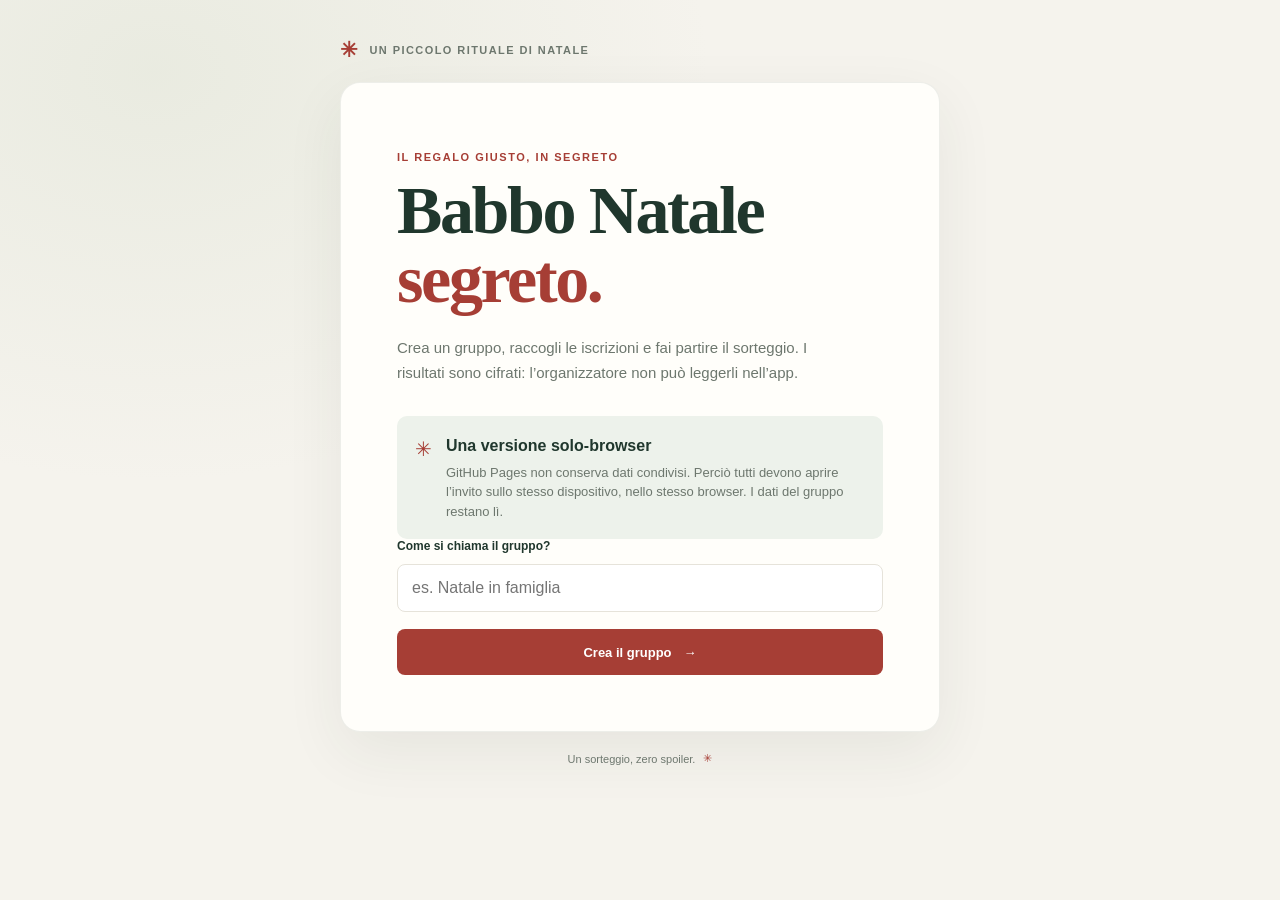
==== index.html @ dfc106b8 "Adapt Secret Santa app for GitHub Pages Co-authored-by: Copilot <223556219+Copilot@users.noreply.git" ====
<!doctype html>
<html lang="it">
<head>
  <meta charset="utf-8">
  <meta name="viewport" content="width=device-width, initial-scale=1">
  <meta name="theme-color" content="#f5f3ed">
  <meta name="description" content="Organizza il tuo Babbo Natale segreto. Ogni partecipante scopre soltanto il proprio abbinamento.">
  <title>Babbo Natale segreto</title>
  <link rel="stylesheet" href="./static/style.css">
</head>
<body>
  <main class="shell">
    <header class="brand"><span class="brand-mark" aria-hidden="true">✳</span> UN PICCOLO RITUALE DI NATALE</header>
    <div id="app" aria-live="polite"></div>
    <footer>Un sorteggio, zero spoiler. <span aria-hidden="true">✳</span></footer>
  </main>
  <script type="module" src="./static/app.js"></script>
</body>
</html>
---- static/style.css ----
:root {
  color-scheme: light;
  --paper: #f5f3ed;
  --card: #fffefa;
  --ink: #20372d;
  --muted: #6d776e;
  --red: #a63e35;
  --red-dark: #84322c;
  --line: #e6e3da;
  --green-pale: #edf2eb;
}

* { box-sizing: border-box; }

body {
  min-width: 320px;
  min-height: 100vh;
  margin: 0;
  background:
    radial-gradient(ellipse at 12% 8%, rgba(196, 209, 184, .24), transparent 35%),
    var(--paper);
  color: var(--ink);
  font-family: "DM Sans", sans-serif;
}

.shell { width: min(100% - 32px, 600px); margin: 0 auto; padding: 38px 0 24px; }
.brand { display: flex; align-items: center; gap: 10px; margin-bottom: 20px; color: var(--muted); font-size: 11px; font-weight: 700; letter-spacing: .13em; }
.brand-mark { color: var(--red); font-size: 21px; }
.card { padding: clamp(26px, 7vw, 56px); border: 1px solid rgba(32, 55, 45, .08); border-radius: 20px; background: var(--card); box-shadow: 0 20px 60px rgba(48, 57, 43, .07); }
.hero { padding-top: clamp(38px, 9vw, 68px); }
.eyebrow { margin: 0 0 13px; color: var(--red); font-size: 11px; font-weight: 700; letter-spacing: .14em; text-transform: uppercase; }
h1, h2 { margin: 0; font-family: "Playfair Display", Georgia, serif; font-weight: 600; letter-spacing: -.035em; }
h1 { font-size: clamp(43px, 10vw, 68px); line-height: 1.02; }
h1 span { color: var(--red); }
h2 { font-size: clamp(28px, 7vw, 42px); }
.intro { max-width: 440px; margin: 20px 0 30px; color: var(--muted); font-size: 15px; line-height: 1.7; }
form { display: grid; gap: 11px; }
label { color: var(--ink); font-size: 12px; font-weight: 700; }
input { width: 100%; min-width: 0; height: 48px; padding: 0 14px; border: 1px solid var(--line); border-radius: 8px; background: #fff; color: var(--ink); font: inherit; outline: none; }
input:focus { border-color: #9bab8d; box-shadow: 0 0 0 3px rgba(155, 171, 141, .18); }
.button { display: inline-flex; min-height: 46px; align-items: center; justify-content: center; gap: 12px; padding: 0 18px; border: 0; border-radius: 8px; cursor: pointer; font: inherit; font-size: 13px; font-weight: 700; text-decoration: none; transition: background .15s, transform .15s; }
.button:hover:not(:disabled) { transform: translateY(-1px); }
.button-primary { margin-top: 6px; background: var(--red); color: white; }
.button-primary:hover:not(:disabled) { background: var(--red-dark); }
.button-light { border: 1px solid var(--line); background: white; color: var(--ink); }
.button:disabled { cursor: not-allowed; opacity: .48; }
.created { margin-top: 28px; padding-top: 25px; border-top: 1px solid var(--line); }
.success-title { margin: 0 0 20px; font-weight: 700; }
.copy-row { display: flex; gap: 8px; margin: 7px 0 18px; }
.copy-row .button { flex: 0 0 auto; }
.hint { margin: 10px 0 18px; color: var(--muted); font-size: 12px; line-height: 1.6; }
.message { margin: 14px 0 0; color: var(--ink); font-size: 13px; line-height: 1.5; }
.error { color: #a3332d; }
.notice { display: flex; gap: 14px; margin-top: 24px; padding: 18px; border-radius: 10px; background: var(--green-pale); line-height: 1.5; }
.notice-icon { color: var(--red); font-size: 20px; }
.notice p { margin: 5px 0 0; color: var(--muted); font-size: 13px; }
.assignment { margin-top: 27px; padding: 26px 20px; border-radius: 12px; background: var(--green-pale); text-align: center; }
.assignment h2 { font-size: clamp(25px, 7vw, 38px); }
.recipient { margin: 15px 0; color: var(--red); font-family: "Playfair Display", Georgia, serif; font-size: clamp(32px, 9vw, 48px); font-weight: 600; overflow-wrap: anywhere; }
.status-card { display: flex; min-height: 74px; align-items: center; justify-content: space-between; gap: 8px; margin: 25px 0; padding: 16px; border: 1px solid var(--line); border-radius: 10px; }
.status-card > span:first-child { color: var(--muted); font-size: 13px; }
.status-card strong { font-family: "Playfair Display", Georgia, serif; font-size: 26px; }
.status-pill { padding: 6px 9px; border-radius: 30px; background: var(--green-pale); color: var(--ink); font-size: 10px; font-weight: 700; }
.actions { display: grid; gap: 9px; }
.share-box { margin-top: 28px; padding-top: 23px; border-top: 1px solid var(--line); }
.share-box .hint { margin-bottom: 0; }
footer { display: flex; align-items: center; justify-content: center; gap: 8px; padding: 20px 0 0; color: var(--muted); font-size: 11px; }
footer span { color: var(--red); }
[hidden] { display: none !important; }

@media (max-width: 480px) {
  .shell { width: min(100% - 22px, 600px); padding-top: 23px; }
  .brand { font-size: 9px; }
  .card { border-radius: 15px; }
  .status-card { flex-wrap: wrap; }
  .status-pill { margin-left: auto; }
  .copy-row input { font-size: 12px; }
}
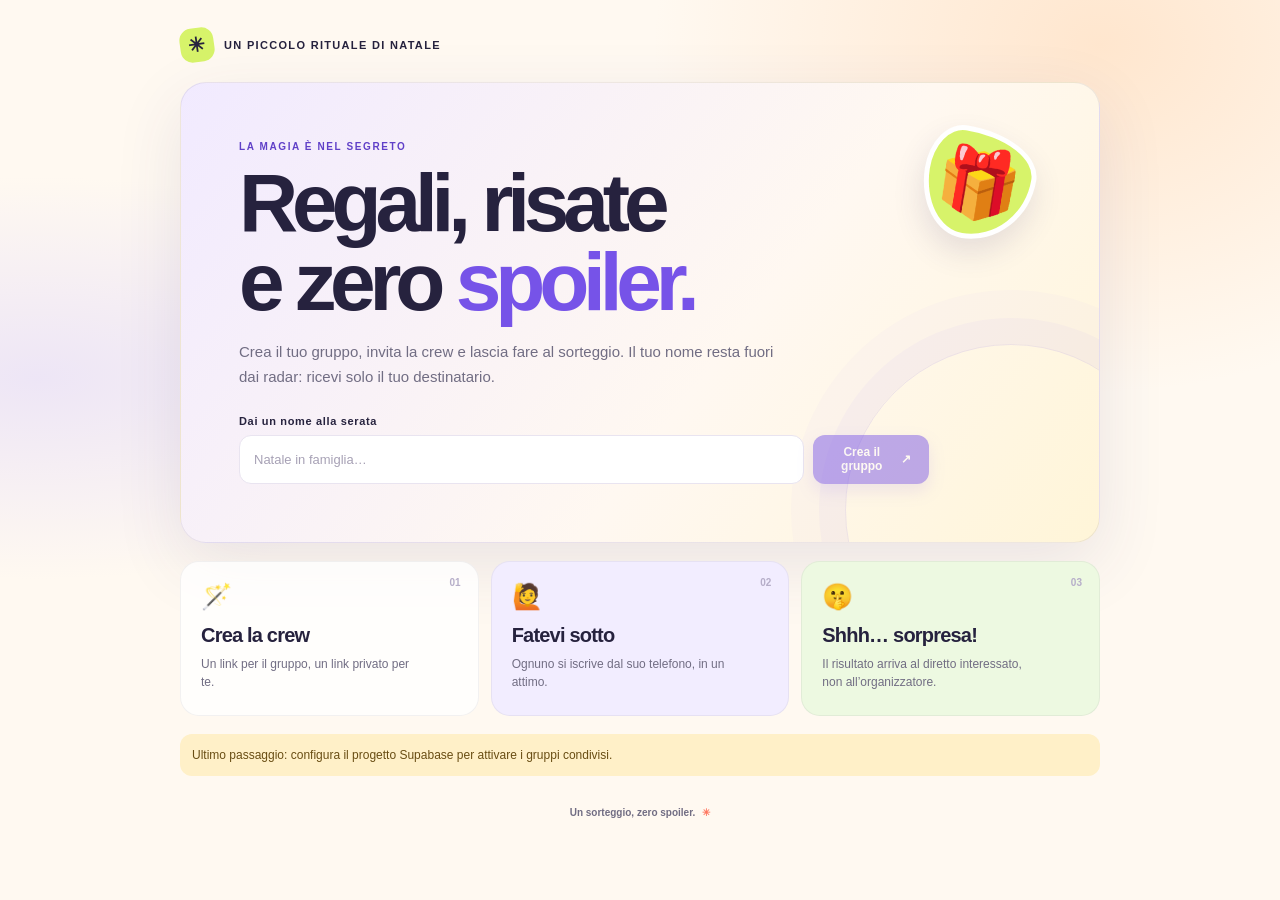
==== commit 40c48777: "Automate cross-device Secret Santa with Supabase Co-authored-by: Copilot <223556219+Copilot@users.no" ====
--- a/index.html
+++ b/index.html
@@ -3,10 +3,11 @@
 <head>
   <meta charset="utf-8">
   <meta name="viewport" content="width=device-width, initial-scale=1">
-  <meta name="theme-color" content="#f5f3ed">
+  <meta name="theme-color" content="#fff9f1">
   <meta name="description" content="Organizza il tuo Babbo Natale segreto. Ogni partecipante scopre soltanto il proprio abbinamento.">
   <title>Babbo Natale segreto</title>
   <link rel="stylesheet" href="./static/style.css">
+  <script src="./static/config.js"></script>
 </head>
 <body>
   <main class="shell">
--- a/static/style.css
+++ b/static/style.css
@@ -1,13 +1,15 @@
 :root {
   color-scheme: light;
-  --paper: #f5f3ed;
+  --paper: #fff9f1;
+  --ink: #26223e;
+  --muted: #716d83;
+  --purple: #7653e8;
+  --purple-dark: #6040c8;
+  --coral: #ff765f;
+  --lime: #d7f36a;
+  --line: #e9e4f0;
   --card: #fffefa;
-  --ink: #20372d;
-  --muted: #6d776e;
-  --red: #a63e35;
-  --red-dark: #84322c;
-  --line: #e6e3da;
-  --green-pale: #edf2eb;
+  --mint: #e5f8ee;
 }
 
 * { box-sizing: border-box; }
@@ -16,63 +18,119 @@
   min-width: 320px;
   min-height: 100vh;
   margin: 0;
+  color: var(--ink);
+  font-family: "Trebuchet MS", "Segoe UI", sans-serif;
   background:
-    radial-gradient(ellipse at 12% 8%, rgba(196, 209, 184, .24), transparent 35%),
+    radial-gradient(ellipse at 86% 5%, rgba(255, 195, 141, .35), transparent 28rem),
+    radial-gradient(ellipse at 3% 42%, rgba(206, 195, 255, .36), transparent 30rem),
     var(--paper);
-  color: var(--ink);
-  font-family: "DM Sans", sans-serif;
 }
 
-.shell { width: min(100% - 32px, 600px); margin: 0 auto; padding: 38px 0 24px; }
-.brand { display: flex; align-items: center; gap: 10px; margin-bottom: 20px; color: var(--muted); font-size: 11px; font-weight: 700; letter-spacing: .13em; }
-.brand-mark { color: var(--red); font-size: 21px; }
-.card { padding: clamp(26px, 7vw, 56px); border: 1px solid rgba(32, 55, 45, .08); border-radius: 20px; background: var(--card); box-shadow: 0 20px 60px rgba(48, 57, 43, .07); }
-.hero { padding-top: clamp(38px, 9vw, 68px); }
-.eyebrow { margin: 0 0 13px; color: var(--red); font-size: 11px; font-weight: 700; letter-spacing: .14em; text-transform: uppercase; }
-h1, h2 { margin: 0; font-family: "Playfair Display", Georgia, serif; font-weight: 600; letter-spacing: -.035em; }
-h1 { font-size: clamp(43px, 10vw, 68px); line-height: 1.02; }
-h1 span { color: var(--red); }
-h2 { font-size: clamp(28px, 7vw, 42px); }
-.intro { max-width: 440px; margin: 20px 0 30px; color: var(--muted); font-size: 15px; line-height: 1.7; }
-form { display: grid; gap: 11px; }
-label { color: var(--ink); font-size: 12px; font-weight: 700; }
-input { width: 100%; min-width: 0; height: 48px; padding: 0 14px; border: 1px solid var(--line); border-radius: 8px; background: #fff; color: var(--ink); font: inherit; outline: none; }
-input:focus { border-color: #9bab8d; box-shadow: 0 0 0 3px rgba(155, 171, 141, .18); }
-.button { display: inline-flex; min-height: 46px; align-items: center; justify-content: center; gap: 12px; padding: 0 18px; border: 0; border-radius: 8px; cursor: pointer; font: inherit; font-size: 13px; font-weight: 700; text-decoration: none; transition: background .15s, transform .15s; }
-.button:hover:not(:disabled) { transform: translateY(-1px); }
-.button-primary { margin-top: 6px; background: var(--red); color: white; }
-.button-primary:hover:not(:disabled) { background: var(--red-dark); }
-.button-light { border: 1px solid var(--line); background: white; color: var(--ink); }
+button, input { font: inherit; }
+a { color: inherit; }
+.shell { width: min(100% - 34px, 920px); margin: 0 auto; padding: 28px 0 30px; }
+.brand { display: flex; align-items: center; gap: 10px; margin-bottom: 20px; color: var(--ink); font-size: 11px; font-weight: 900; letter-spacing: .12em; }
+.brand-mark { display: grid; width: 34px; height: 34px; place-items: center; border-radius: 12px; background: var(--lime); color: var(--ink); font-size: 20px; transform: rotate(-8deg); }
+#app { display: grid; gap: 18px; }
+.hero-card, .result-card { position: relative; overflow: hidden; padding: clamp(26px, 6vw, 58px); border: 1px solid rgba(38, 34, 62, .08); border-radius: 26px; background: var(--card); box-shadow: 0 22px 68px rgba(67, 51, 117, .11); }
+.hero-card { min-height: 390px; padding-right: min(9vw, 105px); background: linear-gradient(128deg, #f1eaff 0%, #fff8f1 59%, #fff5d8 100%); }
+.hero-card::after { position: absolute; right: -78px; bottom: -134px; width: 330px; height: 330px; border: 1px solid rgba(118, 83, 232, .13); border-radius: 50%; content: ""; box-shadow: 0 0 0 26px rgba(118, 83, 232, .035), 0 0 0 54px rgba(118, 83, 232, .025); pointer-events: none; }
+.hero-sticker { position: absolute; top: 45px; right: 7%; display: grid; width: clamp(70px, 12vw, 112px); aspect-ratio: 1; place-items: center; border: 5px solid white; border-radius: 31% 69% 58% 42% / 43% 39% 61% 57%; background: var(--lime); box-shadow: 0 14px 30px rgba(62, 54, 105, .13); font-size: clamp(38px, 7vw, 68px); transform: rotate(9deg); }
+.small-sticker { top: 25px; right: 7%; width: 65px; border-width: 3px; font-size: 34px; }
+.eyebrow { margin: 0 0 12px; color: var(--purple-dark); font-size: 10px; font-weight: 900; letter-spacing: .16em; }
+h1, h2, p { margin-top: 0; }
+h1 { max-width: 700px; margin-bottom: 0; font-size: clamp(42px, 9.5vw, 82px); font-weight: 900; letter-spacing: -.075em; line-height: .96; }
+h1 span { color: var(--purple); }
+h2 { margin-bottom: 8px; font-size: 20px; font-weight: 900; letter-spacing: -.04em; }
+.hero-copy { max-width: 540px; margin: 19px 0 25px; color: var(--muted); font-size: 15px; line-height: 1.65; }
+.create-form { position: relative; z-index: 1; max-width: 690px; }
+label { display: block; margin: 0 0 8px; color: var(--ink); font-size: 11px; font-weight: 900; letter-spacing: .06em; }
+.create-row { display: flex; gap: 9px; }
+input { width: 100%; min-width: 0; height: 49px; padding: 0 14px; border: 1px solid var(--line); border-radius: 12px; outline: none; background: white; color: var(--ink); font-size: 13px; transition: border-color .16s, box-shadow .16s; }
+input::placeholder { color: #a7a1b5; }
+input:focus { border-color: var(--purple); box-shadow: 0 0 0 4px rgba(118, 83, 232, .13); }
+.button { display: inline-flex; min-height: 46px; align-items: center; justify-content: center; gap: 8px; padding: 0 18px; border: 0; border-radius: 12px; cursor: pointer; font-size: 12px; font-weight: 900; text-decoration: none; transition: background .16s, box-shadow .16s, transform .16s; }
+.button:hover:not(:disabled) { transform: translateY(-2px); }
+.button-primary { background: var(--purple); color: white; box-shadow: 0 7px 16px rgba(118, 83, 232, .23); }
+.button-primary:hover:not(:disabled) { background: var(--purple-dark); box-shadow: 0 9px 22px rgba(118, 83, 232, .3); }
+.button-secondary { border: 1px solid #e5dff2; background: white; color: var(--ink); }
+.button-secondary:hover:not(:disabled) { background: #f7f3ff; }
+.button-wide { width: 100%; margin-top: 8px; }
 .button:disabled { cursor: not-allowed; opacity: .48; }
-.created { margin-top: 28px; padding-top: 25px; border-top: 1px solid var(--line); }
-.success-title { margin: 0 0 20px; font-weight: 700; }
-.copy-row { display: flex; gap: 8px; margin: 7px 0 18px; }
+.how-grid { display: grid; grid-template-columns: repeat(3, 1fr); gap: 12px; }
+.how-card { position: relative; min-height: 155px; padding: 20px; overflow: hidden; border: 1px solid rgba(38, 34, 62, .06); border-radius: 19px; background: rgba(255, 255, 255, .8); }
+.how-card:nth-child(2) { background: #f2edff; }
+.how-card:nth-child(3) { background: #edf9e1; }
+.step-number { position: absolute; top: 15px; right: 17px; color: #b6aec9; font-size: 10px; font-weight: 900; }
+.step-icon { display: block; margin-bottom: 13px; font-size: 25px; }
+.how-card p { max-width: 220px; margin: 0; color: var(--muted); font-size: 12px; line-height: 1.5; }
+.result-card { max-width: 700px; margin: 0 auto; }
+.created-card { width: 100%; }
+.created-card h1 { max-width: 520px; font-size: clamp(37px, 8vw, 65px); overflow-wrap: anywhere; }
+.success-burst { position: absolute; top: 32px; right: 8%; font-size: 46px; transform: rotate(14deg); }
+.created-card > label { margin-top: 19px; }
+.copy-row { display: flex; gap: 8px; margin: 7px 0 17px; }
 .copy-row .button { flex: 0 0 auto; }
-.hint { margin: 10px 0 18px; color: var(--muted); font-size: 12px; line-height: 1.6; }
-.message { margin: 14px 0 0; color: var(--ink); font-size: 13px; line-height: 1.5; }
-.error { color: #a3332d; }
-.notice { display: flex; gap: 14px; margin-top: 24px; padding: 18px; border-radius: 10px; background: var(--green-pale); line-height: 1.5; }
-.notice-icon { color: var(--red); font-size: 20px; }
-.notice p { margin: 5px 0 0; color: var(--muted); font-size: 13px; }
-.assignment { margin-top: 27px; padding: 26px 20px; border-radius: 12px; background: var(--green-pale); text-align: center; }
-.assignment h2 { font-size: clamp(25px, 7vw, 38px); }
-.recipient { margin: 15px 0; color: var(--red); font-family: "Playfair Display", Georgia, serif; font-size: clamp(32px, 9vw, 48px); font-weight: 600; overflow-wrap: anywhere; }
-.status-card { display: flex; min-height: 74px; align-items: center; justify-content: space-between; gap: 8px; margin: 25px 0; padding: 16px; border: 1px solid var(--line); border-radius: 10px; }
-.status-card > span:first-child { color: var(--muted); font-size: 13px; }
-.status-card strong { font-family: "Playfair Display", Georgia, serif; font-size: 26px; }
-.status-pill { padding: 6px 9px; border-radius: 30px; background: var(--green-pale); color: var(--ink); font-size: 10px; font-weight: 700; }
+.created-card .copy-row input, .share-box .copy-row input { font-size: 11px; }
+.tiny-note { margin: 14px 0 0; color: var(--muted); font-size: 11px; line-height: 1.55; }
+.joined-panel { display: flex; gap: 15px; margin: 24px 0; padding: 20px; border: 1px solid #d5efdf; border-radius: 18px; background: var(--mint); }
+.joined-panel .step-icon { flex: 0 0 auto; }
+.joined-panel p { margin: 0 0 10px; color: var(--muted); font-size: 12px; line-height: 1.55; }
+.joined-panel .copy-row { margin-bottom: 10px; }
+.joined-panel .copy-row input { font-size: 11px; }
+.state-line { margin: 18px 0 0; color: var(--muted); font-size: 11px; text-align: center; }
+.stack-form { display: grid; gap: 10px; margin-top: 23px; }
+.stack-form label:not(:first-child) { margin-top: 5px; }
+.message { margin: 8px 0 0; color: var(--ink); font-size: 12px; line-height: 1.5; }
+.error { color: #bd354b; }
+.success-message { color: #267c52; }
+.eyebrow-row { display: flex; align-items: center; justify-content: space-between; gap: 10px; }
+.admin-badge { padding: 7px 10px; border-radius: 99px; background: #f0ebff; color: var(--purple-dark); font-size: 9px; font-weight: 900; white-space: nowrap; }
+.organizer-card h1 { font-size: clamp(39px, 8vw, 65px); overflow-wrap: anywhere; }
+.manager-stats { display: flex; align-items: center; justify-content: space-between; gap: 12px; margin: 26px 0 18px; padding: 17px 19px; border-radius: 17px; background: #f2edff; }
+.manager-stats > div { display: grid; gap: 2px; }
+.manager-stats > div span { color: var(--muted); font-size: 9px; font-weight: 900; letter-spacing: .1em; }
+.manager-stats strong { font-size: 31px; font-weight: 900; letter-spacing: -.06em; }
+.status-pill { padding: 8px 12px; border-radius: 99px; background: white; color: var(--ink); font-size: 10px; font-weight: 900; }
+.participant-list { display: grid; gap: 7px; margin-bottom: 18px; }
+.participant-item { display: flex; min-height: 43px; align-items: center; justify-content: space-between; gap: 10px; padding: 8px 12px; border: 1px solid var(--line); border-radius: 11px; font-size: 12px; font-weight: 800; }
+.participant-check { color: #348358; font-size: 9px; font-weight: 900; }
 .actions { display: grid; gap: 9px; }
-.share-box { margin-top: 28px; padding-top: 23px; border-top: 1px solid var(--line); }
-.share-box .hint { margin-bottom: 0; }
-footer { display: flex; align-items: center; justify-content: center; gap: 8px; padding: 20px 0 0; color: var(--muted); font-size: 11px; }
-footer span { color: var(--red); }
+.share-box { margin-top: 24px; padding-top: 21px; border-top: 1px solid var(--line); }
+.assignment { margin-top: 24px; padding: 28px 18px; border: 1px solid #d5efdf; border-radius: 19px; background: linear-gradient(135deg, #e4f9ef, #f4f8d8); text-align: center; }
+.assignment h2 { font-size: 26px; }
+.recipient { margin: 14px 0; color: var(--purple-dark); font-size: clamp(35px, 8vw, 58px); font-weight: 900; letter-spacing: -.055em; overflow-wrap: anywhere; }
+.setup-note { padding: 12px; border-radius: 12px; background: #fff0c8; color: #694d13; font-size: 12px; line-height: 1.5; }
+footer { display: flex; align-items: center; justify-content: center; gap: 7px; padding: 19px 0 0; color: var(--muted); font-size: 10px; font-weight: 700; }
+footer span { color: var(--coral); }
 [hidden] { display: none !important; }
 
-@media (max-width: 480px) {
-  .shell { width: min(100% - 22px, 600px); padding-top: 23px; }
-  .brand { font-size: 9px; }
-  .card { border-radius: 15px; }
-  .status-card { flex-wrap: wrap; }
-  .status-pill { margin-left: auto; }
-  .copy-row input { font-size: 12px; }
+@media (max-width: 640px) {
+  .shell { width: min(100% - 24px, 550px); padding-top: 17px; }
+  .hero-card, .result-card { border-radius: 21px; }
+  .hero-card { min-height: unset; padding: 28px 23px 26px; }
+  .hero-card::after { right: -175px; bottom: -184px; }
+  .hero-sticker { top: 23px; right: 19px; width: 64px; border-width: 3px; font-size: 37px; }
+  .hero-card h1 { max-width: 76%; font-size: clamp(41px, 11vw, 60px); }
+  .hero-copy { max-width: 94%; font-size: 13px; }
+  .create-row { display: grid; }
+  .create-row .button { min-height: 49px; }
+  .how-grid { grid-template-columns: 1fr; gap: 8px; }
+  .how-card { min-height: unset; padding: 14px 16px 14px 53px; }
+  .how-card .step-icon { position: absolute; top: 14px; left: 16px; }
+  .how-card h2 { margin-bottom: 4px; font-size: 15px; }
+  .how-card p { max-width: unset; font-size: 11px; }
+  .step-number { top: 12px; right: 13px; }
+  .result-card { padding: 29px 22px; }
+  .result-card h1 { font-size: clamp(38px, 10vw, 58px); }
+  .small-sticker { top: 19px; right: 17px; width: 50px; font-size: 27px; }
+  .manager-stats { margin: 22px 0 14px; padding: 14px; }
+  .copy-row { gap: 6px; }
+  .copy-row .button { padding: 0 11px; font-size: 10px; }
+  .copy-row input { padding: 0 9px; font-size: 10px !important; }
+  .joined-panel { padding: 15px 12px; }
 }
+
+@media (prefers-reduced-motion: reduce) {
+  *, *::before, *::after { scroll-behavior: auto !important; transition-duration: .01ms !important; }
+}
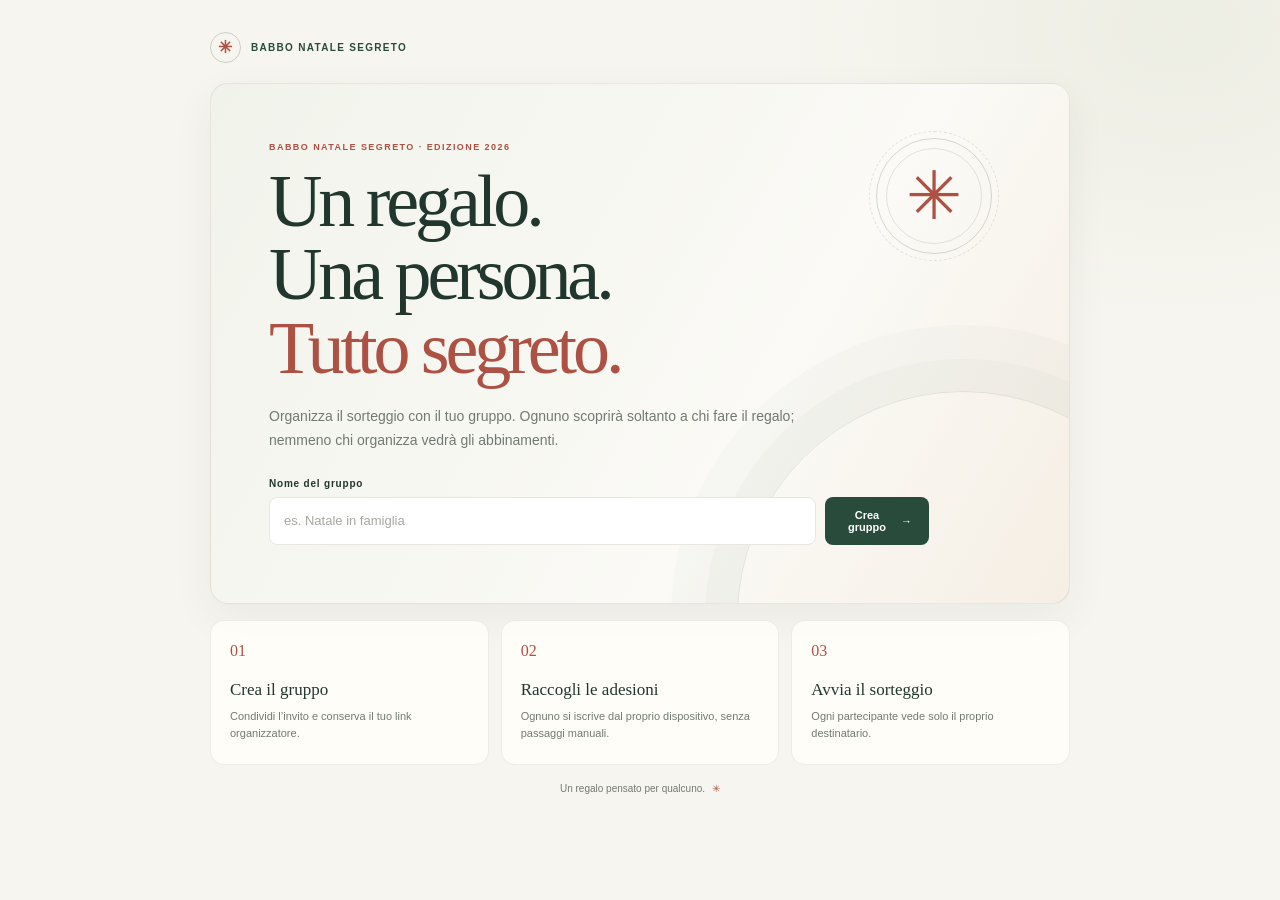
==== commit c358dd3e: "Raffina la grafica dell'app Co-authored-by: Copilot <223556219+Copilot@users.noreply.github.com>" ====
--- a/index.html
+++ b/index.html
@@ -3,7 +3,7 @@
 <head>
   <meta charset="utf-8">
   <meta name="viewport" content="width=device-width, initial-scale=1">
-  <meta name="theme-color" content="#fff9f1">
+  <meta name="theme-color" content="#f7f5ef">
   <meta name="description" content="Organizza il tuo Babbo Natale segreto. Ogni partecipante scopre soltanto il proprio abbinamento.">
   <title>Babbo Natale segreto</title>
   <link rel="stylesheet" href="./static/style.css">
@@ -11,9 +11,9 @@
 </head>
 <body>
   <main class="shell">
-    <header class="brand"><span class="brand-mark" aria-hidden="true">✳</span> UN PICCOLO RITUALE DI NATALE</header>
+    <header class="brand"><span class="brand-mark" aria-hidden="true">✳</span> BABBO NATALE SEGRETO</header>
     <div id="app" aria-live="polite"></div>
-    <footer>Un sorteggio, zero spoiler. <span aria-hidden="true">✳</span></footer>
+    <footer>Un regalo pensato per qualcuno. <span aria-hidden="true">✳</span></footer>
   </main>
   <script type="module" src="./static/app.js"></script>
 </body>
--- a/static/style.css
+++ b/static/style.css
@@ -1,15 +1,15 @@
 :root {
   color-scheme: light;
-  --paper: #fff9f1;
-  --ink: #26223e;
-  --muted: #716d83;
-  --purple: #7653e8;
-  --purple-dark: #6040c8;
-  --coral: #ff765f;
-  --lime: #d7f36a;
-  --line: #e9e4f0;
+  --paper: #f7f5ef;
   --card: #fffefa;
-  --mint: #e5f8ee;
+  --ink: #21372e;
+  --muted: #717a72;
+  --green: #284b3c;
+  --green-dark: #1d392d;
+  --red: #ad5144;
+  --red-pale: #f6e8e2;
+  --green-pale: #edf2eb;
+  --line: #e8e6de;
 }
 
 * { box-sizing: border-box; }
@@ -19,112 +19,111 @@
   min-height: 100vh;
   margin: 0;
   color: var(--ink);
-  font-family: "Trebuchet MS", "Segoe UI", sans-serif;
+  font-family: "Segoe UI", "Helvetica Neue", Arial, sans-serif;
   background:
-    radial-gradient(ellipse at 86% 5%, rgba(255, 195, 141, .35), transparent 28rem),
-    radial-gradient(ellipse at 3% 42%, rgba(206, 195, 255, .36), transparent 30rem),
+    radial-gradient(ellipse at 92% 3%, rgba(205, 215, 193, .25), transparent 25rem),
     var(--paper);
 }
 
 button, input { font: inherit; }
 a { color: inherit; }
-.shell { width: min(100% - 34px, 920px); margin: 0 auto; padding: 28px 0 30px; }
-.brand { display: flex; align-items: center; gap: 10px; margin-bottom: 20px; color: var(--ink); font-size: 11px; font-weight: 900; letter-spacing: .12em; }
-.brand-mark { display: grid; width: 34px; height: 34px; place-items: center; border-radius: 12px; background: var(--lime); color: var(--ink); font-size: 20px; transform: rotate(-8deg); }
-#app { display: grid; gap: 18px; }
-.hero-card, .result-card { position: relative; overflow: hidden; padding: clamp(26px, 6vw, 58px); border: 1px solid rgba(38, 34, 62, .08); border-radius: 26px; background: var(--card); box-shadow: 0 22px 68px rgba(67, 51, 117, .11); }
-.hero-card { min-height: 390px; padding-right: min(9vw, 105px); background: linear-gradient(128deg, #f1eaff 0%, #fff8f1 59%, #fff5d8 100%); }
-.hero-card::after { position: absolute; right: -78px; bottom: -134px; width: 330px; height: 330px; border: 1px solid rgba(118, 83, 232, .13); border-radius: 50%; content: ""; box-shadow: 0 0 0 26px rgba(118, 83, 232, .035), 0 0 0 54px rgba(118, 83, 232, .025); pointer-events: none; }
-.hero-sticker { position: absolute; top: 45px; right: 7%; display: grid; width: clamp(70px, 12vw, 112px); aspect-ratio: 1; place-items: center; border: 5px solid white; border-radius: 31% 69% 58% 42% / 43% 39% 61% 57%; background: var(--lime); box-shadow: 0 14px 30px rgba(62, 54, 105, .13); font-size: clamp(38px, 7vw, 68px); transform: rotate(9deg); }
-.small-sticker { top: 25px; right: 7%; width: 65px; border-width: 3px; font-size: 34px; }
-.eyebrow { margin: 0 0 12px; color: var(--purple-dark); font-size: 10px; font-weight: 900; letter-spacing: .16em; }
+.shell { width: min(100% - 36px, 860px); margin: 0 auto; padding: 32px 0 28px; }
+.brand { display: flex; align-items: center; gap: 10px; margin-bottom: 20px; color: var(--green); font-size: 10px; font-weight: 700; letter-spacing: .13em; }
+.brand-mark { display: grid; width: 31px; height: 31px; place-items: center; border: 1px solid rgba(40, 75, 60, .22); border-radius: 50%; color: var(--red); font-size: 17px; }
+#app { display: grid; gap: 16px; }
+.hero-card, .result-card { position: relative; overflow: hidden; padding: clamp(29px, 6vw, 58px); border: 1px solid rgba(33, 55, 46, .09); border-radius: 18px; background: var(--card); box-shadow: 0 14px 42px rgba(37, 54, 43, .06); }
+.hero-card { min-height: 405px; padding-right: min(11vw, 120px); background: linear-gradient(120deg, #f1f3eb 0%, #fbfaf6 64%, #f5eee4 100%); }
+.hero-card::after { position: absolute; right: -120px; bottom: -240px; width: 450px; height: 450px; border: 1px solid rgba(40, 75, 60, .12); border-radius: 50%; content: ""; box-shadow: 0 0 0 32px rgba(40, 75, 60, .025), 0 0 0 66px rgba(40, 75, 60, .02); pointer-events: none; }
+.hero-ornament { position: absolute; top: 54px; right: 9%; display: grid; width: clamp(82px, 12vw, 116px); aspect-ratio: 1; place-items: center; border: 1px solid rgba(40, 75, 60, .2); border-radius: 50%; color: var(--red); font-family: Georgia, serif; font-size: clamp(43px, 7vw, 67px); }
+.hero-ornament::before, .hero-ornament::after { position: absolute; border: 1px solid rgba(40, 75, 60, .13); border-radius: 50%; content: ""; }
+.hero-ornament::before { inset: 9px; }
+.hero-ornament::after { inset: -8px; border-style: dashed; }
+.eyebrow { margin: 0 0 13px; color: var(--red); font-size: 9px; font-weight: 700; letter-spacing: .16em; }
 h1, h2, p { margin-top: 0; }
-h1 { max-width: 700px; margin-bottom: 0; font-size: clamp(42px, 9.5vw, 82px); font-weight: 900; letter-spacing: -.075em; line-height: .96; }
-h1 span { color: var(--purple); }
-h2 { margin-bottom: 8px; font-size: 20px; font-weight: 900; letter-spacing: -.04em; }
-.hero-copy { max-width: 540px; margin: 19px 0 25px; color: var(--muted); font-size: 15px; line-height: 1.65; }
-.create-form { position: relative; z-index: 1; max-width: 690px; }
-label { display: block; margin: 0 0 8px; color: var(--ink); font-size: 11px; font-weight: 900; letter-spacing: .06em; }
+h1 { max-width: 690px; margin-bottom: 0; font-family: Georgia, "Times New Roman", serif; font-size: clamp(42px, 8.5vw, 74px); font-weight: 500; letter-spacing: -.055em; line-height: .99; }
+h1 span { color: var(--red); }
+h2 { margin-bottom: 8px; font-family: Georgia, "Times New Roman", serif; font-size: 20px; font-weight: 500; }
+.hero-copy { max-width: 540px; margin: 19px 0 25px; color: var(--muted); font-size: 14px; line-height: 1.75; }
+.create-form { position: relative; z-index: 1; max-width: 660px; }
+label { display: block; margin: 0 0 8px; color: var(--ink); font-size: 10px; font-weight: 700; letter-spacing: .08em; }
 .create-row { display: flex; gap: 9px; }
-input { width: 100%; min-width: 0; height: 49px; padding: 0 14px; border: 1px solid var(--line); border-radius: 12px; outline: none; background: white; color: var(--ink); font-size: 13px; transition: border-color .16s, box-shadow .16s; }
-input::placeholder { color: #a7a1b5; }
-input:focus { border-color: var(--purple); box-shadow: 0 0 0 4px rgba(118, 83, 232, .13); }
-.button { display: inline-flex; min-height: 46px; align-items: center; justify-content: center; gap: 8px; padding: 0 18px; border: 0; border-radius: 12px; cursor: pointer; font-size: 12px; font-weight: 900; text-decoration: none; transition: background .16s, box-shadow .16s, transform .16s; }
-.button:hover:not(:disabled) { transform: translateY(-2px); }
-.button-primary { background: var(--purple); color: white; box-shadow: 0 7px 16px rgba(118, 83, 232, .23); }
-.button-primary:hover:not(:disabled) { background: var(--purple-dark); box-shadow: 0 9px 22px rgba(118, 83, 232, .3); }
-.button-secondary { border: 1px solid #e5dff2; background: white; color: var(--ink); }
-.button-secondary:hover:not(:disabled) { background: #f7f3ff; }
+input { width: 100%; min-width: 0; height: 48px; padding: 0 14px; border: 1px solid var(--line); border-radius: 8px; outline: none; background: white; color: var(--ink); font-size: 13px; transition: border-color .16s, box-shadow .16s; }
+input::placeholder { color: #a4a79f; }
+input:focus { border-color: #839a8a; box-shadow: 0 0 0 3px rgba(67, 110, 85, .12); }
+.button { display: inline-flex; min-height: 44px; align-items: center; justify-content: center; gap: 9px; padding: 0 17px; border: 0; border-radius: 8px; cursor: pointer; font-size: 11px; font-weight: 700; text-decoration: none; transition: background .16s, transform .16s; }
+.button:hover:not(:disabled) { transform: translateY(-1px); }
+.button-primary { background: var(--green); color: white; }
+.button-primary:hover:not(:disabled) { background: var(--green-dark); }
+.button-secondary { border: 1px solid var(--line); background: white; color: var(--ink); }
+.button-secondary:hover:not(:disabled) { background: var(--green-pale); }
 .button-wide { width: 100%; margin-top: 8px; }
 .button:disabled { cursor: not-allowed; opacity: .48; }
 .how-grid { display: grid; grid-template-columns: repeat(3, 1fr); gap: 12px; }
-.how-card { position: relative; min-height: 155px; padding: 20px; overflow: hidden; border: 1px solid rgba(38, 34, 62, .06); border-radius: 19px; background: rgba(255, 255, 255, .8); }
-.how-card:nth-child(2) { background: #f2edff; }
-.how-card:nth-child(3) { background: #edf9e1; }
-.step-number { position: absolute; top: 15px; right: 17px; color: #b6aec9; font-size: 10px; font-weight: 900; }
-.step-icon { display: block; margin-bottom: 13px; font-size: 25px; }
-.how-card p { max-width: 220px; margin: 0; color: var(--muted); font-size: 12px; line-height: 1.5; }
-.result-card { max-width: 700px; margin: 0 auto; }
+.how-card { position: relative; min-height: 133px; padding: 21px 19px; border: 1px solid rgba(33, 55, 46, .08); border-radius: 14px; background: rgba(255, 254, 250, .85); }
+.step-number { display: block; margin-bottom: 20px; color: var(--red); font-family: Georgia, serif; font-size: 16px; }
+.how-card h2 { font-size: 17px; }
+.how-card p { max-width: 230px; margin: 0; color: var(--muted); font-size: 11px; line-height: 1.6; }
+.result-card { max-width: 680px; margin: 0 auto; }
 .created-card { width: 100%; }
-.created-card h1 { max-width: 520px; font-size: clamp(37px, 8vw, 65px); overflow-wrap: anywhere; }
-.success-burst { position: absolute; top: 32px; right: 8%; font-size: 46px; transform: rotate(14deg); }
-.created-card > label { margin-top: 19px; }
+.created-card h1 { max-width: 540px; font-size: clamp(38px, 7.5vw, 63px); overflow-wrap: anywhere; }
+.created-card > label { margin-top: 20px; }
 .copy-row { display: flex; gap: 8px; margin: 7px 0 17px; }
 .copy-row .button { flex: 0 0 auto; }
 .created-card .copy-row input, .share-box .copy-row input { font-size: 11px; }
-.tiny-note { margin: 14px 0 0; color: var(--muted); font-size: 11px; line-height: 1.55; }
-.joined-panel { display: flex; gap: 15px; margin: 24px 0; padding: 20px; border: 1px solid #d5efdf; border-radius: 18px; background: var(--mint); }
-.joined-panel .step-icon { flex: 0 0 auto; }
-.joined-panel p { margin: 0 0 10px; color: var(--muted); font-size: 12px; line-height: 1.55; }
+.tiny-note { margin: 13px 0 0; color: var(--muted); font-size: 11px; line-height: 1.6; }
+.joined-panel { display: flex; gap: 15px; margin: 23px 0; padding: 19px; border: 1px solid #dfe8dc; border-radius: 12px; background: var(--green-pale); }
+.joined-mark { display: grid; flex: 0 0 28px; width: 28px; height: 28px; place-items: center; border-radius: 50%; background: var(--green); color: white; font-size: 14px; }
+.joined-panel h2 { margin-bottom: 5px; }
+.joined-panel p { margin: 0 0 10px; color: var(--muted); font-size: 12px; line-height: 1.6; }
 .joined-panel .copy-row { margin-bottom: 10px; }
 .joined-panel .copy-row input { font-size: 11px; }
-.state-line { margin: 18px 0 0; color: var(--muted); font-size: 11px; text-align: center; }
+.state-line { margin: 17px 0 0; color: var(--muted); font-size: 11px; text-align: center; }
 .stack-form { display: grid; gap: 10px; margin-top: 23px; }
 .stack-form label:not(:first-child) { margin-top: 5px; }
-.message { margin: 8px 0 0; color: var(--ink); font-size: 12px; line-height: 1.5; }
-.error { color: #bd354b; }
-.success-message { color: #267c52; }
+.message { margin: 8px 0 0; color: var(--ink); font-size: 12px; line-height: 1.55; }
+.error { color: #a83d35; }
+.success-message { color: #315d43; }
 .eyebrow-row { display: flex; align-items: center; justify-content: space-between; gap: 10px; }
-.admin-badge { padding: 7px 10px; border-radius: 99px; background: #f0ebff; color: var(--purple-dark); font-size: 9px; font-weight: 900; white-space: nowrap; }
-.organizer-card h1 { font-size: clamp(39px, 8vw, 65px); overflow-wrap: anywhere; }
-.manager-stats { display: flex; align-items: center; justify-content: space-between; gap: 12px; margin: 26px 0 18px; padding: 17px 19px; border-radius: 17px; background: #f2edff; }
+.admin-badge { padding: 7px 10px; border: 1px solid #dfe8dc; border-radius: 99px; background: var(--green-pale); color: var(--green); font-size: 9px; font-weight: 700; white-space: nowrap; }
+.organizer-card h1 { font-size: clamp(39px, 7vw, 61px); overflow-wrap: anywhere; }
+.manager-stats { display: flex; align-items: center; justify-content: space-between; gap: 12px; margin: 25px 0 17px; padding: 16px 18px; border: 1px solid var(--line); border-radius: 12px; background: #f8f8f3; }
 .manager-stats > div { display: grid; gap: 2px; }
-.manager-stats > div span { color: var(--muted); font-size: 9px; font-weight: 900; letter-spacing: .1em; }
-.manager-stats strong { font-size: 31px; font-weight: 900; letter-spacing: -.06em; }
-.status-pill { padding: 8px 12px; border-radius: 99px; background: white; color: var(--ink); font-size: 10px; font-weight: 900; }
+.manager-stats > div span { color: var(--muted); font-size: 9px; font-weight: 700; letter-spacing: .1em; }
+.manager-stats strong { font-family: Georgia, serif; font-size: 30px; font-weight: 500; }
+.status-pill { padding: 7px 10px; border: 1px solid var(--line); border-radius: 99px; background: white; color: var(--ink); font-size: 9px; font-weight: 700; }
 .participant-list { display: grid; gap: 7px; margin-bottom: 18px; }
-.participant-item { display: flex; min-height: 43px; align-items: center; justify-content: space-between; gap: 10px; padding: 8px 12px; border: 1px solid var(--line); border-radius: 11px; font-size: 12px; font-weight: 800; }
-.participant-check { color: #348358; font-size: 9px; font-weight: 900; }
+.participant-item { display: flex; min-height: 42px; align-items: center; justify-content: space-between; gap: 10px; padding: 8px 12px; border: 1px solid var(--line); border-radius: 8px; font-size: 12px; }
+.participant-check { color: var(--green); font-size: 9px; font-weight: 700; }
 .actions { display: grid; gap: 9px; }
-.share-box { margin-top: 24px; padding-top: 21px; border-top: 1px solid var(--line); }
-.assignment { margin-top: 24px; padding: 28px 18px; border: 1px solid #d5efdf; border-radius: 19px; background: linear-gradient(135deg, #e4f9ef, #f4f8d8); text-align: center; }
-.assignment h2 { font-size: 26px; }
-.recipient { margin: 14px 0; color: var(--purple-dark); font-size: clamp(35px, 8vw, 58px); font-weight: 900; letter-spacing: -.055em; overflow-wrap: anywhere; }
-.setup-note { padding: 12px; border-radius: 12px; background: #fff0c8; color: #694d13; font-size: 12px; line-height: 1.5; }
-footer { display: flex; align-items: center; justify-content: center; gap: 7px; padding: 19px 0 0; color: var(--muted); font-size: 10px; font-weight: 700; }
-footer span { color: var(--coral); }
+.share-box { margin-top: 24px; padding-top: 20px; border-top: 1px solid var(--line); }
+.card-ornament { display: grid; width: 42px; height: 42px; margin: 0 0 20px; place-items: center; border: 1px solid rgba(173, 81, 68, .28); border-radius: 50%; color: var(--red); font-family: Georgia, serif; font-size: 24px; }
+.assignment { margin-top: 24px; padding: 27px 18px; border: 1px solid #dfe8dc; border-radius: 13px; background: linear-gradient(135deg, #edf2eb, #f8f7ef); text-align: center; }
+.recipient { margin: 14px 0; color: var(--green); font-family: Georgia, "Times New Roman", serif; font-size: clamp(35px, 8vw, 57px); letter-spacing: -.045em; overflow-wrap: anywhere; }
+.setup-note { padding: 12px; border-left: 3px solid var(--red); background: #f6e8e2; color: #65382f; font-size: 12px; line-height: 1.55; }
+footer { display: flex; align-items: center; justify-content: center; gap: 7px; padding: 18px 0 0; color: var(--muted); font-size: 10px; }
+footer span { color: var(--red); }
 [hidden] { display: none !important; }
 
 @media (max-width: 640px) {
-  .shell { width: min(100% - 24px, 550px); padding-top: 17px; }
-  .hero-card, .result-card { border-radius: 21px; }
-  .hero-card { min-height: unset; padding: 28px 23px 26px; }
-  .hero-card::after { right: -175px; bottom: -184px; }
-  .hero-sticker { top: 23px; right: 19px; width: 64px; border-width: 3px; font-size: 37px; }
-  .hero-card h1 { max-width: 76%; font-size: clamp(41px, 11vw, 60px); }
-  .hero-copy { max-width: 94%; font-size: 13px; }
+  .shell { width: min(100% - 24px, 550px); padding-top: 19px; }
+  .hero-card, .result-card { border-radius: 14px; }
+  .hero-card { min-height: unset; padding: 28px 22px 24px; }
+  .hero-card::after { right: -230px; bottom: -270px; }
+  .hero-ornament { top: 27px; right: 18px; width: 57px; font-size: 32px; }
+  .hero-ornament::before { inset: 5px; }
+  .hero-ornament::after { inset: -5px; }
+  .hero-card h1 { max-width: 78%; font-size: clamp(39px, 10.4vw, 57px); }
+  .hero-copy { max-width: 96%; font-size: 13px; }
   .create-row { display: grid; }
-  .create-row .button { min-height: 49px; }
+  .create-row .button { min-height: 47px; }
   .how-grid { grid-template-columns: 1fr; gap: 8px; }
-  .how-card { min-height: unset; padding: 14px 16px 14px 53px; }
-  .how-card .step-icon { position: absolute; top: 14px; left: 16px; }
+  .how-card { min-height: unset; padding: 13px 15px 13px 53px; }
+  .step-number { position: absolute; top: 14px; left: 16px; margin: 0; font-size: 13px; }
   .how-card h2 { margin-bottom: 4px; font-size: 15px; }
   .how-card p { max-width: unset; font-size: 11px; }
-  .step-number { top: 12px; right: 13px; }
-  .result-card { padding: 29px 22px; }
-  .result-card h1 { font-size: clamp(38px, 10vw, 58px); }
-  .small-sticker { top: 19px; right: 17px; width: 50px; font-size: 27px; }
-  .manager-stats { margin: 22px 0 14px; padding: 14px; }
+  .result-card { padding: 27px 21px; }
+  .result-card h1 { font-size: clamp(36px, 9.5vw, 56px); }
+  .manager-stats { margin: 21px 0 14px; padding: 14px; }
   .copy-row { gap: 6px; }
   .copy-row .button { padding: 0 11px; font-size: 10px; }
   .copy-row input { padding: 0 9px; font-size: 10px !important; }
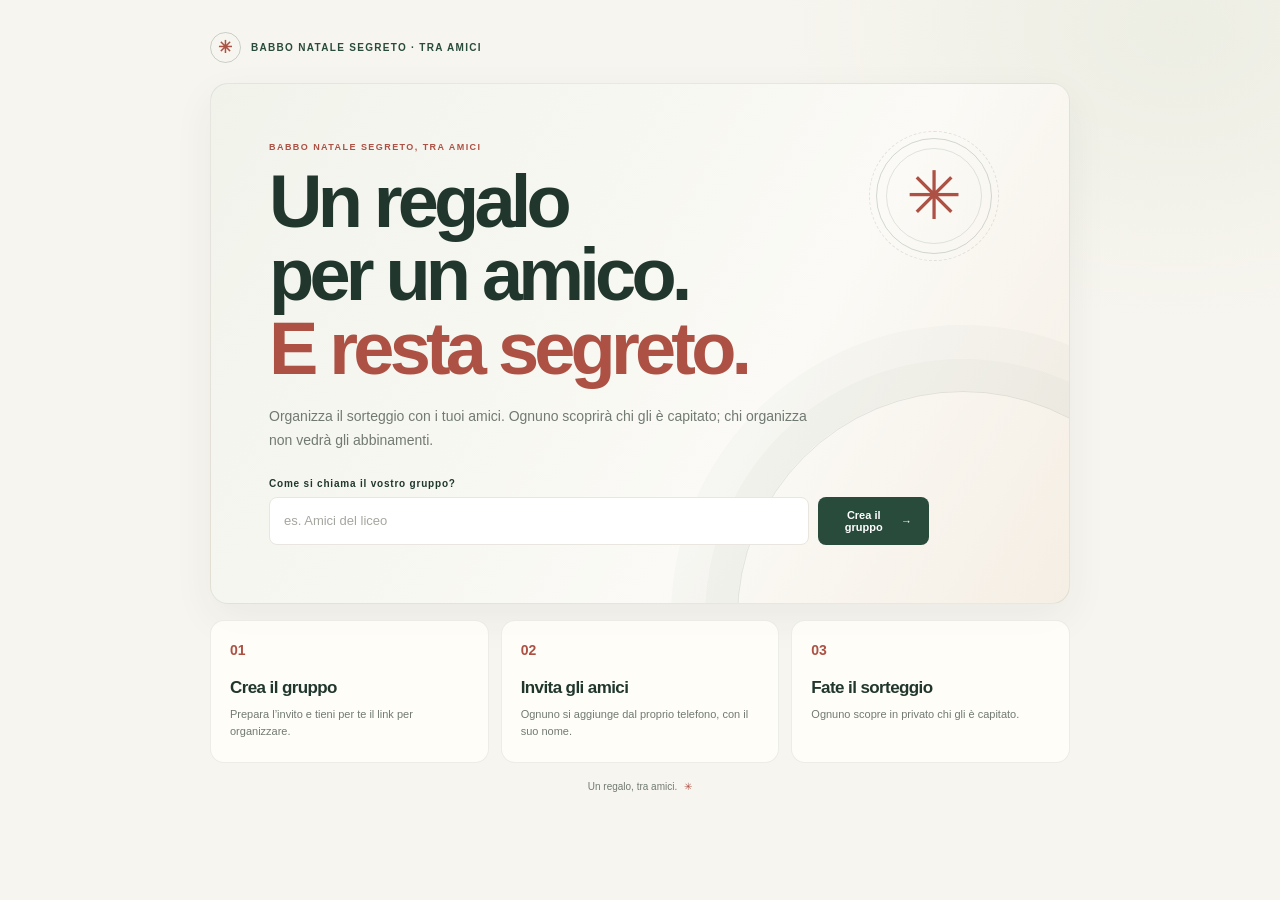
==== commit 0029c18a: "Adatta stile app" ====
--- a/index.html
+++ b/index.html
@@ -4,16 +4,16 @@
   <meta charset="utf-8">
   <meta name="viewport" content="width=device-width, initial-scale=1">
   <meta name="theme-color" content="#f7f5ef">
-  <meta name="description" content="Organizza il tuo Babbo Natale segreto. Ogni partecipante scopre soltanto il proprio abbinamento.">
+  <meta name="description" content="Organizza il Babbo Natale segreto con i tuoi amici. Ognuno scopre in privato chi gli è capitato.">
   <title>Babbo Natale segreto</title>
   <link rel="stylesheet" href="./static/style.css">
   <script src="./static/config.js"></script>
 </head>
 <body>
   <main class="shell">
-    <header class="brand"><span class="brand-mark" aria-hidden="true">✳</span> BABBO NATALE SEGRETO</header>
+    <header class="brand"><span class="brand-mark" aria-hidden="true">✳</span> BABBO NATALE SEGRETO · TRA AMICI</header>
     <div id="app" aria-live="polite"></div>
-    <footer>Un regalo pensato per qualcuno. <span aria-hidden="true">✳</span></footer>
+    <footer>Un regalo, tra amici. <span aria-hidden="true">✳</span></footer>
   </main>
   <script type="module" src="./static/app.js"></script>
 </body>
--- a/static/style.css
+++ b/static/style.css
@@ -40,9 +40,9 @@
 .hero-ornament::after { inset: -8px; border-style: dashed; }
 .eyebrow { margin: 0 0 13px; color: var(--red); font-size: 9px; font-weight: 700; letter-spacing: .16em; }
 h1, h2, p { margin-top: 0; }
-h1 { max-width: 690px; margin-bottom: 0; font-family: Georgia, "Times New Roman", serif; font-size: clamp(42px, 8.5vw, 74px); font-weight: 500; letter-spacing: -.055em; line-height: .99; }
+h1 { max-width: 690px; margin-bottom: 0; font-family: "Segoe UI", "Helvetica Neue", Arial, sans-serif; font-size: clamp(42px, 8.5vw, 74px); font-weight: 650; letter-spacing: -.065em; line-height: .99; }
 h1 span { color: var(--red); }
-h2 { margin-bottom: 8px; font-family: Georgia, "Times New Roman", serif; font-size: 20px; font-weight: 500; }
+h2 { margin-bottom: 8px; font-family: "Segoe UI", "Helvetica Neue", Arial, sans-serif; font-size: 20px; font-weight: 650; letter-spacing: -.035em; }
 .hero-copy { max-width: 540px; margin: 19px 0 25px; color: var(--muted); font-size: 14px; line-height: 1.75; }
 .create-form { position: relative; z-index: 1; max-width: 660px; }
 label { display: block; margin: 0 0 8px; color: var(--ink); font-size: 10px; font-weight: 700; letter-spacing: .08em; }
@@ -60,7 +60,7 @@
 .button:disabled { cursor: not-allowed; opacity: .48; }
 .how-grid { display: grid; grid-template-columns: repeat(3, 1fr); gap: 12px; }
 .how-card { position: relative; min-height: 133px; padding: 21px 19px; border: 1px solid rgba(33, 55, 46, .08); border-radius: 14px; background: rgba(255, 254, 250, .85); }
-.step-number { display: block; margin-bottom: 20px; color: var(--red); font-family: Georgia, serif; font-size: 16px; }
+.step-number { display: block; margin-bottom: 20px; color: var(--red); font-size: 14px; font-weight: 700; }
 .how-card h2 { font-size: 17px; }
 .how-card p { max-width: 230px; margin: 0; color: var(--muted); font-size: 11px; line-height: 1.6; }
 .result-card { max-width: 680px; margin: 0 auto; }
@@ -89,7 +89,7 @@
 .manager-stats { display: flex; align-items: center; justify-content: space-between; gap: 12px; margin: 25px 0 17px; padding: 16px 18px; border: 1px solid var(--line); border-radius: 12px; background: #f8f8f3; }
 .manager-stats > div { display: grid; gap: 2px; }
 .manager-stats > div span { color: var(--muted); font-size: 9px; font-weight: 700; letter-spacing: .1em; }
-.manager-stats strong { font-family: Georgia, serif; font-size: 30px; font-weight: 500; }
+.manager-stats strong { font-size: 30px; font-weight: 650; letter-spacing: -.04em; }
 .status-pill { padding: 7px 10px; border: 1px solid var(--line); border-radius: 99px; background: white; color: var(--ink); font-size: 9px; font-weight: 700; }
 .participant-list { display: grid; gap: 7px; margin-bottom: 18px; }
 .participant-item { display: flex; min-height: 42px; align-items: center; justify-content: space-between; gap: 10px; padding: 8px 12px; border: 1px solid var(--line); border-radius: 8px; font-size: 12px; }
@@ -98,7 +98,7 @@
 .share-box { margin-top: 24px; padding-top: 20px; border-top: 1px solid var(--line); }
 .card-ornament { display: grid; width: 42px; height: 42px; margin: 0 0 20px; place-items: center; border: 1px solid rgba(173, 81, 68, .28); border-radius: 50%; color: var(--red); font-family: Georgia, serif; font-size: 24px; }
 .assignment { margin-top: 24px; padding: 27px 18px; border: 1px solid #dfe8dc; border-radius: 13px; background: linear-gradient(135deg, #edf2eb, #f8f7ef); text-align: center; }
-.recipient { margin: 14px 0; color: var(--green); font-family: Georgia, "Times New Roman", serif; font-size: clamp(35px, 8vw, 57px); letter-spacing: -.045em; overflow-wrap: anywhere; }
+.recipient { margin: 14px 0; color: var(--green); font-size: clamp(35px, 8vw, 57px); font-weight: 650; letter-spacing: -.055em; overflow-wrap: anywhere; }
 .setup-note { padding: 12px; border-left: 3px solid var(--red); background: #f6e8e2; color: #65382f; font-size: 12px; line-height: 1.55; }
 footer { display: flex; align-items: center; justify-content: center; gap: 7px; padding: 18px 0 0; color: var(--muted); font-size: 10px; }
 footer span { color: var(--red); }
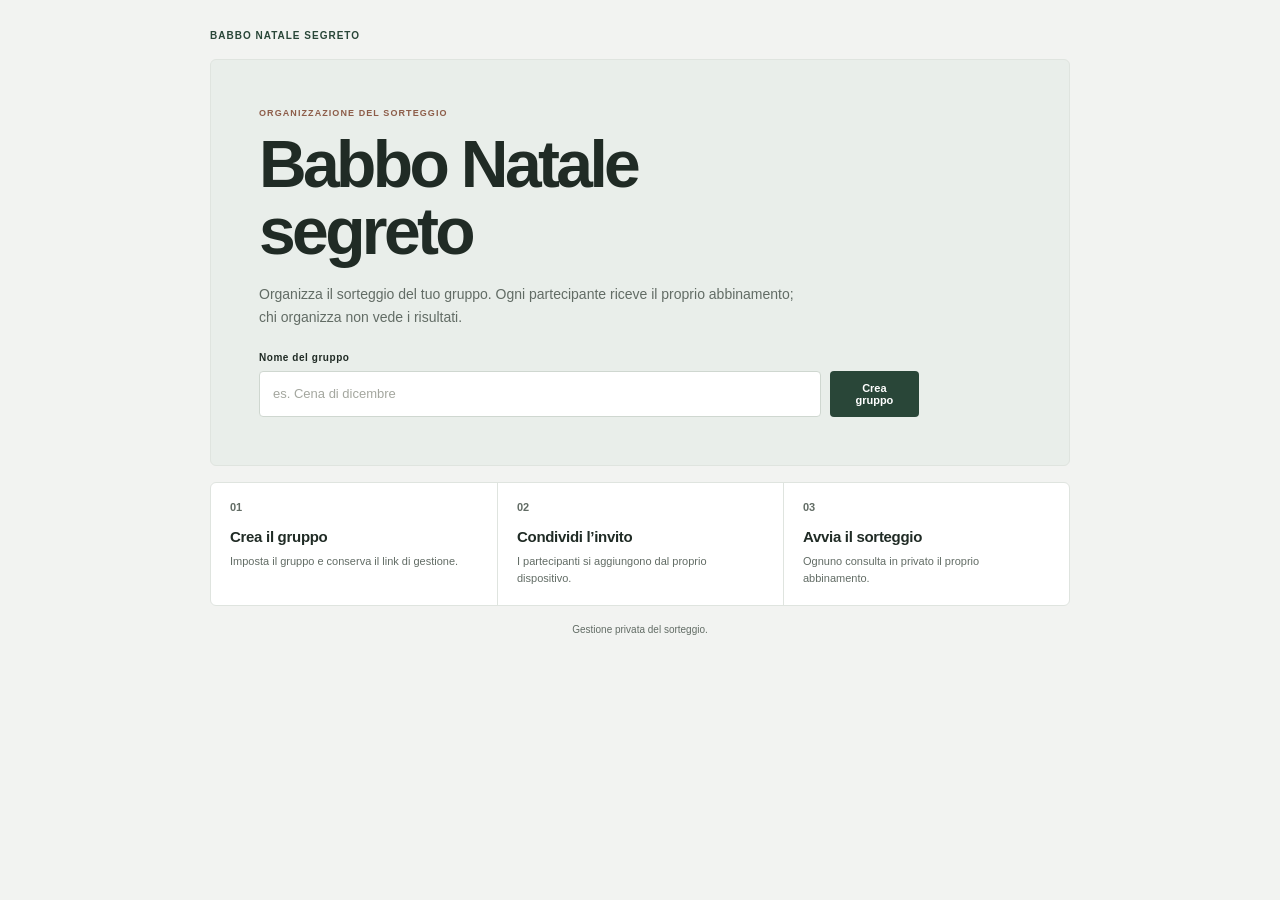
==== commit 965500a9: "fix style of css" ====
--- a/index.html
+++ b/index.html
@@ -3,17 +3,17 @@
 <head>
   <meta charset="utf-8">
   <meta name="viewport" content="width=device-width, initial-scale=1">
-  <meta name="theme-color" content="#f7f5ef">
-  <meta name="description" content="Organizza il Babbo Natale segreto con i tuoi amici. Ognuno scopre in privato chi gli è capitato.">
+  <meta name="theme-color" content="#f2f3f1">
+  <meta name="description" content="Organizza il sorteggio del Babbo Natale segreto. Ogni partecipante consulta in privato il proprio abbinamento.">
   <title>Babbo Natale segreto</title>
   <link rel="stylesheet" href="./static/style.css">
   <script src="./static/config.js"></script>
 </head>
 <body>
   <main class="shell">
-    <header class="brand"><span class="brand-mark" aria-hidden="true">✳</span> BABBO NATALE SEGRETO · TRA AMICI</header>
+    <header class="brand">BABBO NATALE SEGRETO</header>
     <div id="app" aria-live="polite"></div>
-    <footer>Un regalo, tra amici. <span aria-hidden="true">✳</span></footer>
+    <footer>Gestione privata del sorteggio.</footer>
   </main>
   <script type="module" src="./static/app.js"></script>
 </body>
--- a/static/style.css
+++ b/static/style.css
@@ -1,15 +1,15 @@
 :root {
   color-scheme: light;
-  --paper: #f7f5ef;
-  --card: #fffefa;
-  --ink: #21372e;
-  --muted: #717a72;
-  --green: #284b3c;
-  --green-dark: #1d392d;
-  --red: #ad5144;
-  --red-pale: #f6e8e2;
-  --green-pale: #edf2eb;
-  --line: #e8e6de;
+  --paper: #f2f3f1;
+  --card: #ffffff;
+  --ink: #202b25;
+  --muted: #626c65;
+  --green: #294638;
+  --green-dark: #20392e;
+  --red: #8d5d49;
+  --red-pale: #f3ece8;
+  --green-pale: #edf1ed;
+  --line: #dfe4df;
 }
 
 * { box-sizing: border-box; }
@@ -20,49 +20,41 @@
   margin: 0;
   color: var(--ink);
   font-family: "Segoe UI", "Helvetica Neue", Arial, sans-serif;
-  background:
-    radial-gradient(ellipse at 92% 3%, rgba(205, 215, 193, .25), transparent 25rem),
-    var(--paper);
+  background: var(--paper);
 }
 
 button, input { font: inherit; }
 a { color: inherit; }
-.shell { width: min(100% - 36px, 860px); margin: 0 auto; padding: 32px 0 28px; }
-.brand { display: flex; align-items: center; gap: 10px; margin-bottom: 20px; color: var(--green); font-size: 10px; font-weight: 700; letter-spacing: .13em; }
-.brand-mark { display: grid; width: 31px; height: 31px; place-items: center; border: 1px solid rgba(40, 75, 60, .22); border-radius: 50%; color: var(--red); font-size: 17px; }
+.shell { width: min(100% - 36px, 860px); margin: 0 auto; padding: 30px 0 28px; }
+.brand { margin-bottom: 18px; color: var(--green); font-size: 10px; font-weight: 700; letter-spacing: .1em; }
 #app { display: grid; gap: 16px; }
-.hero-card, .result-card { position: relative; overflow: hidden; padding: clamp(29px, 6vw, 58px); border: 1px solid rgba(33, 55, 46, .09); border-radius: 18px; background: var(--card); box-shadow: 0 14px 42px rgba(37, 54, 43, .06); }
-.hero-card { min-height: 405px; padding-right: min(11vw, 120px); background: linear-gradient(120deg, #f1f3eb 0%, #fbfaf6 64%, #f5eee4 100%); }
-.hero-card::after { position: absolute; right: -120px; bottom: -240px; width: 450px; height: 450px; border: 1px solid rgba(40, 75, 60, .12); border-radius: 50%; content: ""; box-shadow: 0 0 0 32px rgba(40, 75, 60, .025), 0 0 0 66px rgba(40, 75, 60, .02); pointer-events: none; }
-.hero-ornament { position: absolute; top: 54px; right: 9%; display: grid; width: clamp(82px, 12vw, 116px); aspect-ratio: 1; place-items: center; border: 1px solid rgba(40, 75, 60, .2); border-radius: 50%; color: var(--red); font-family: Georgia, serif; font-size: clamp(43px, 7vw, 67px); }
-.hero-ornament::before, .hero-ornament::after { position: absolute; border: 1px solid rgba(40, 75, 60, .13); border-radius: 50%; content: ""; }
-.hero-ornament::before { inset: 9px; }
-.hero-ornament::after { inset: -8px; border-style: dashed; }
-.eyebrow { margin: 0 0 13px; color: var(--red); font-size: 9px; font-weight: 700; letter-spacing: .16em; }
+.hero-card, .result-card { position: relative; padding: clamp(28px, 5vw, 48px); border: 1px solid var(--line); border-radius: 6px; background: var(--card); }
+.hero-card { min-height: 360px; background: #e9eeea; }
+.eyebrow { margin: 0 0 13px; color: var(--red); font-size: 9px; font-weight: 700; letter-spacing: .12em; }
 h1, h2, p { margin-top: 0; }
-h1 { max-width: 690px; margin-bottom: 0; font-family: "Segoe UI", "Helvetica Neue", Arial, sans-serif; font-size: clamp(42px, 8.5vw, 74px); font-weight: 650; letter-spacing: -.065em; line-height: .99; }
+h1 { max-width: 690px; margin-bottom: 0; font-family: "Segoe UI", "Helvetica Neue", Arial, sans-serif; font-size: clamp(40px, 7.5vw, 66px); font-weight: 650; letter-spacing: -.055em; line-height: 1.02; }
 h1 span { color: var(--red); }
-h2 { margin-bottom: 8px; font-family: "Segoe UI", "Helvetica Neue", Arial, sans-serif; font-size: 20px; font-weight: 650; letter-spacing: -.035em; }
-.hero-copy { max-width: 540px; margin: 19px 0 25px; color: var(--muted); font-size: 14px; line-height: 1.75; }
+h2 { margin-bottom: 8px; font-family: "Segoe UI", "Helvetica Neue", Arial, sans-serif; font-size: 17px; font-weight: 650; letter-spacing: -.02em; }
+.hero-copy { max-width: 540px; margin: 17px 0 23px; color: var(--muted); font-size: 14px; line-height: 1.65; }
 .create-form { position: relative; z-index: 1; max-width: 660px; }
-label { display: block; margin: 0 0 8px; color: var(--ink); font-size: 10px; font-weight: 700; letter-spacing: .08em; }
+label { display: block; margin: 0 0 8px; color: var(--ink); font-size: 10px; font-weight: 700; letter-spacing: .055em; }
 .create-row { display: flex; gap: 9px; }
-input { width: 100%; min-width: 0; height: 48px; padding: 0 14px; border: 1px solid var(--line); border-radius: 8px; outline: none; background: white; color: var(--ink); font-size: 13px; transition: border-color .16s, box-shadow .16s; }
+input { width: 100%; min-width: 0; height: 46px; padding: 0 13px; border: 1px solid #cfd7d0; border-radius: 4px; outline: none; background: white; color: var(--ink); font-size: 13px; transition: border-color .16s, box-shadow .16s; }
 input::placeholder { color: #a4a79f; }
 input:focus { border-color: #839a8a; box-shadow: 0 0 0 3px rgba(67, 110, 85, .12); }
-.button { display: inline-flex; min-height: 44px; align-items: center; justify-content: center; gap: 9px; padding: 0 17px; border: 0; border-radius: 8px; cursor: pointer; font-size: 11px; font-weight: 700; text-decoration: none; transition: background .16s, transform .16s; }
-.button:hover:not(:disabled) { transform: translateY(-1px); }
+.button { display: inline-flex; min-height: 42px; align-items: center; justify-content: center; gap: 9px; padding: 0 17px; border: 0; border-radius: 4px; cursor: pointer; font-size: 11px; font-weight: 700; text-decoration: none; transition: background .16s; }
 .button-primary { background: var(--green); color: white; }
 .button-primary:hover:not(:disabled) { background: var(--green-dark); }
 .button-secondary { border: 1px solid var(--line); background: white; color: var(--ink); }
 .button-secondary:hover:not(:disabled) { background: var(--green-pale); }
 .button-wide { width: 100%; margin-top: 8px; }
 .button:disabled { cursor: not-allowed; opacity: .48; }
-.how-grid { display: grid; grid-template-columns: repeat(3, 1fr); gap: 12px; }
-.how-card { position: relative; min-height: 133px; padding: 21px 19px; border: 1px solid rgba(33, 55, 46, .08); border-radius: 14px; background: rgba(255, 254, 250, .85); }
-.step-number { display: block; margin-bottom: 20px; color: var(--red); font-size: 14px; font-weight: 700; }
-.how-card h2 { font-size: 17px; }
-.how-card p { max-width: 230px; margin: 0; color: var(--muted); font-size: 11px; line-height: 1.6; }
+.how-grid { display: grid; grid-template-columns: repeat(3, 1fr); gap: 0; border: 1px solid var(--line); border-radius: 6px; background: var(--card); }
+.how-card { position: relative; min-height: 120px; padding: 18px 19px; }
+.how-card + .how-card { border-left: 1px solid var(--line); }
+.step-number { display: block; margin-bottom: 15px; color: var(--muted); font-size: 11px; font-weight: 700; }
+.how-card h2 { font-size: 15px; }
+.how-card p { max-width: 230px; margin: 0; color: var(--muted); font-size: 11px; line-height: 1.55; }
 .result-card { max-width: 680px; margin: 0 auto; }
 .created-card { width: 100%; }
 .created-card h1 { max-width: 540px; font-size: clamp(38px, 7.5vw, 63px); overflow-wrap: anywhere; }
@@ -71,8 +63,8 @@
 .copy-row .button { flex: 0 0 auto; }
 .created-card .copy-row input, .share-box .copy-row input { font-size: 11px; }
 .tiny-note { margin: 13px 0 0; color: var(--muted); font-size: 11px; line-height: 1.6; }
-.joined-panel { display: flex; gap: 15px; margin: 23px 0; padding: 19px; border: 1px solid #dfe8dc; border-radius: 12px; background: var(--green-pale); }
-.joined-mark { display: grid; flex: 0 0 28px; width: 28px; height: 28px; place-items: center; border-radius: 50%; background: var(--green); color: white; font-size: 14px; }
+.joined-panel { display: flex; gap: 15px; margin: 23px 0; padding: 17px; border: 1px solid #d8e1da; border-radius: 5px; background: var(--green-pale); }
+.joined-mark { display: grid; flex: 0 0 24px; width: 24px; height: 24px; place-items: center; border: 1px solid #b9c9bd; border-radius: 50%; color: var(--green); font-size: 12px; }
 .joined-panel h2 { margin-bottom: 5px; }
 .joined-panel p { margin: 0 0 10px; color: var(--muted); font-size: 12px; line-height: 1.6; }
 .joined-panel .copy-row { margin-bottom: 10px; }
@@ -84,41 +76,36 @@
 .error { color: #a83d35; }
 .success-message { color: #315d43; }
 .eyebrow-row { display: flex; align-items: center; justify-content: space-between; gap: 10px; }
-.admin-badge { padding: 7px 10px; border: 1px solid #dfe8dc; border-radius: 99px; background: var(--green-pale); color: var(--green); font-size: 9px; font-weight: 700; white-space: nowrap; }
+.admin-badge { padding: 6px 9px; border: 1px solid var(--line); border-radius: 3px; background: #f6f7f5; color: var(--green); font-size: 9px; font-weight: 700; white-space: nowrap; }
 .organizer-card h1 { font-size: clamp(39px, 7vw, 61px); overflow-wrap: anywhere; }
-.manager-stats { display: flex; align-items: center; justify-content: space-between; gap: 12px; margin: 25px 0 17px; padding: 16px 18px; border: 1px solid var(--line); border-radius: 12px; background: #f8f8f3; }
+.manager-stats { display: flex; align-items: center; justify-content: space-between; gap: 12px; margin: 25px 0 17px; padding: 14px 16px; border: 1px solid var(--line); border-radius: 4px; background: #f7f8f6; }
 .manager-stats > div { display: grid; gap: 2px; }
 .manager-stats > div span { color: var(--muted); font-size: 9px; font-weight: 700; letter-spacing: .1em; }
 .manager-stats strong { font-size: 30px; font-weight: 650; letter-spacing: -.04em; }
-.status-pill { padding: 7px 10px; border: 1px solid var(--line); border-radius: 99px; background: white; color: var(--ink); font-size: 9px; font-weight: 700; }
+.status-pill { padding: 6px 9px; border: 1px solid var(--line); border-radius: 3px; background: white; color: var(--ink); font-size: 9px; font-weight: 700; }
 .participant-list { display: grid; gap: 7px; margin-bottom: 18px; }
-.participant-item { display: flex; min-height: 42px; align-items: center; justify-content: space-between; gap: 10px; padding: 8px 12px; border: 1px solid var(--line); border-radius: 8px; font-size: 12px; }
+.participant-item { display: flex; min-height: 42px; align-items: center; justify-content: space-between; gap: 10px; padding: 8px 12px; border: 1px solid var(--line); border-radius: 4px; font-size: 12px; }
 .participant-check { color: var(--green); font-size: 9px; font-weight: 700; }
 .actions { display: grid; gap: 9px; }
 .share-box { margin-top: 24px; padding-top: 20px; border-top: 1px solid var(--line); }
-.card-ornament { display: grid; width: 42px; height: 42px; margin: 0 0 20px; place-items: center; border: 1px solid rgba(173, 81, 68, .28); border-radius: 50%; color: var(--red); font-family: Georgia, serif; font-size: 24px; }
-.assignment { margin-top: 24px; padding: 27px 18px; border: 1px solid #dfe8dc; border-radius: 13px; background: linear-gradient(135deg, #edf2eb, #f8f7ef); text-align: center; }
+.assignment { margin-top: 24px; padding: 27px 18px; border: 1px solid #d8e1da; border-radius: 5px; background: var(--green-pale); text-align: center; }
 .recipient { margin: 14px 0; color: var(--green); font-size: clamp(35px, 8vw, 57px); font-weight: 650; letter-spacing: -.055em; overflow-wrap: anywhere; }
-.setup-note { padding: 12px; border-left: 3px solid var(--red); background: #f6e8e2; color: #65382f; font-size: 12px; line-height: 1.55; }
-footer { display: flex; align-items: center; justify-content: center; gap: 7px; padding: 18px 0 0; color: var(--muted); font-size: 10px; }
-footer span { color: var(--red); }
+.setup-note { padding: 12px; border-left: 3px solid var(--red); background: var(--red-pale); color: #65382f; font-size: 12px; line-height: 1.55; }
+footer { display: flex; align-items: center; justify-content: center; padding: 18px 0 0; color: var(--muted); font-size: 10px; }
 [hidden] { display: none !important; }
 
 @media (max-width: 640px) {
   .shell { width: min(100% - 24px, 550px); padding-top: 19px; }
-  .hero-card, .result-card { border-radius: 14px; }
-  .hero-card { min-height: unset; padding: 28px 22px 24px; }
-  .hero-card::after { right: -230px; bottom: -270px; }
-  .hero-ornament { top: 27px; right: 18px; width: 57px; font-size: 32px; }
-  .hero-ornament::before { inset: 5px; }
-  .hero-ornament::after { inset: -5px; }
-  .hero-card h1 { max-width: 78%; font-size: clamp(39px, 10.4vw, 57px); }
+  .hero-card, .result-card { border-radius: 5px; }
+  .hero-card { min-height: unset; padding: 26px 21px 23px; }
+  .hero-card h1 { max-width: 100%; font-size: clamp(38px, 9.5vw, 53px); }
   .hero-copy { max-width: 96%; font-size: 13px; }
   .create-row { display: grid; }
   .create-row .button { min-height: 47px; }
-  .how-grid { grid-template-columns: 1fr; gap: 8px; }
-  .how-card { min-height: unset; padding: 13px 15px 13px 53px; }
-  .step-number { position: absolute; top: 14px; left: 16px; margin: 0; font-size: 13px; }
+  .how-grid { grid-template-columns: 1fr; }
+  .how-card { min-height: unset; padding: 13px 15px; }
+  .how-card + .how-card { border-top: 1px solid var(--line); border-left: 0; }
+  .step-number { margin: 0 0 5px; font-size: 10px; }
   .how-card h2 { margin-bottom: 4px; font-size: 15px; }
   .how-card p { max-width: unset; font-size: 11px; }
   .result-card { padding: 27px 21px; }
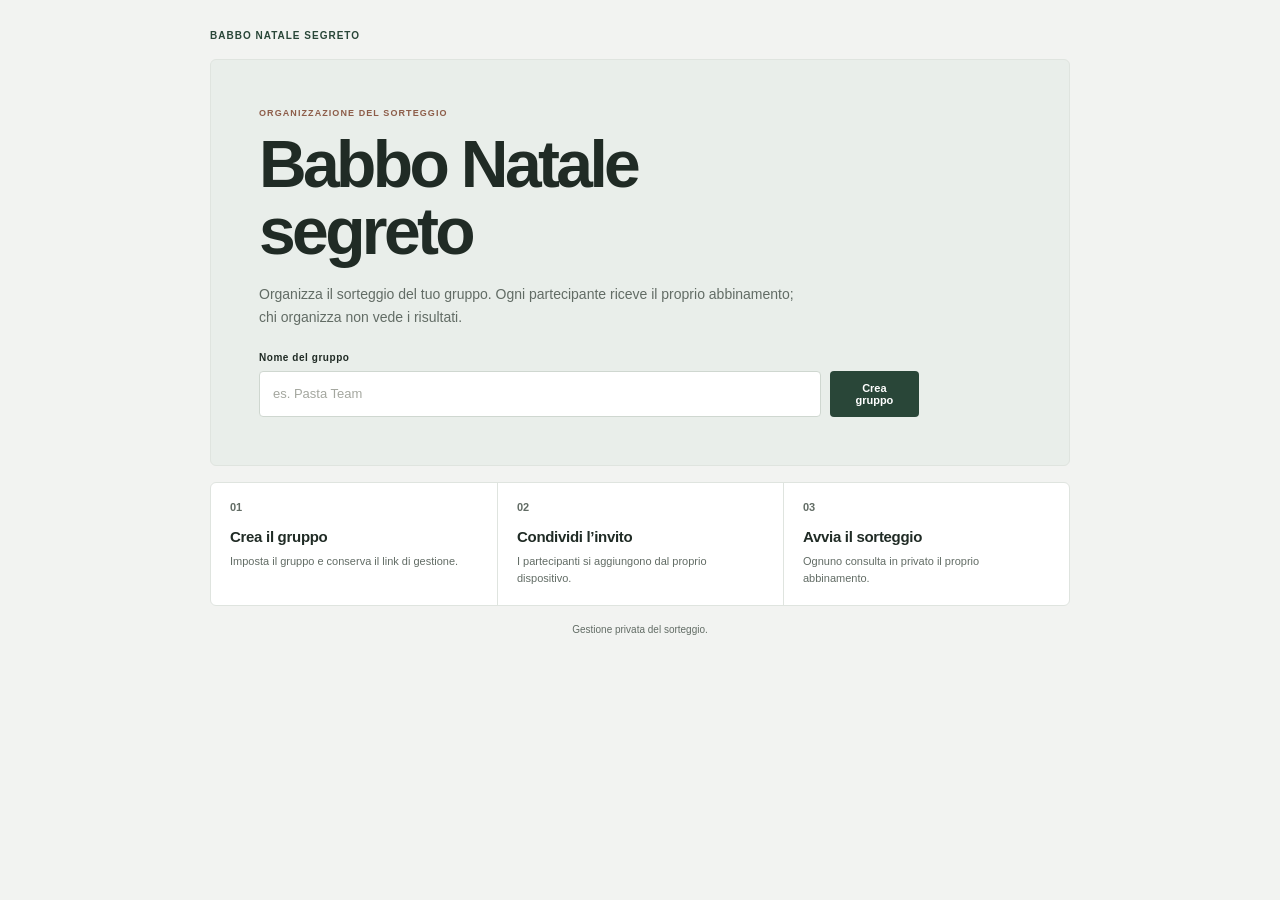
==== commit 60ad1dd6: "Aggiorna i riferimenti ai file CSS e JS con versioning per il caching" ====
--- a/index.html
+++ b/index.html
@@ -6,7 +6,7 @@
   <meta name="theme-color" content="#f2f3f1">
   <meta name="description" content="Organizza il sorteggio del Babbo Natale segreto. Ogni partecipante consulta in privato il proprio abbinamento.">
   <title>Babbo Natale segreto</title>
-  <link rel="stylesheet" href="./static/style.css">
+  <link rel="stylesheet" href="./static/style.css?v=20261128-2">
   <script src="./static/config.js"></script>
 </head>
 <body>
@@ -15,6 +15,6 @@
     <div id="app" aria-live="polite"></div>
     <footer>Gestione privata del sorteggio.</footer>
   </main>
-  <script type="module" src="./static/app.js"></script>
+  <script type="module" src="./static/app.js?v=20261128-2"></script>
 </body>
 </html>
--- a/static/style.css
+++ b/static/style.css
@@ -47,6 +47,9 @@
 .button-primary:hover:not(:disabled) { background: var(--green-dark); }
 .button-secondary { border: 1px solid var(--line); background: white; color: var(--ink); }
 .button-secondary:hover:not(:disabled) { background: var(--green-pale); }
+.button-emergency { border: 2px solid #9f2924; background: #b3322b; color: white; font-weight: 800; }
+.button-emergency:hover:not(:disabled) { background: #92251f; }
+.button-emergency:focus-visible { outline: 3px solid #e8a39f; outline-offset: 3px; }
 .button-wide { width: 100%; margin-top: 8px; }
 .button:disabled { cursor: not-allowed; opacity: .48; }
 .how-grid { display: grid; grid-template-columns: repeat(3, 1fr); gap: 0; border: 1px solid var(--line); border-radius: 6px; background: var(--card); }
@@ -67,6 +70,7 @@
 .joined-mark { display: grid; flex: 0 0 24px; width: 24px; height: 24px; place-items: center; border: 1px solid #b9c9bd; border-radius: 50%; color: var(--green); font-size: 12px; }
 .joined-panel h2 { margin-bottom: 5px; }
 .joined-panel p { margin: 0 0 10px; color: var(--muted); font-size: 12px; line-height: 1.6; }
+.joined-panel .code-warning { margin: 12px 0 0; padding: 10px 12px; border: 1px solid #e8b8b3; border-left: 3px solid #a83d35; border-radius: 4px; background: #fff3f2; color: #8f302a; }
 .joined-panel .copy-row { margin-bottom: 10px; }
 .joined-panel .copy-row input { font-size: 11px; }
 .state-line { margin: 17px 0 0; color: var(--muted); font-size: 11px; text-align: center; }
@@ -83,11 +87,30 @@
 .manager-stats > div span { color: var(--muted); font-size: 9px; font-weight: 700; letter-spacing: .1em; }
 .manager-stats strong { font-size: 30px; font-weight: 650; letter-spacing: -.04em; }
 .status-pill { padding: 6px 9px; border: 1px solid var(--line); border-radius: 3px; background: white; color: var(--ink); font-size: 9px; font-weight: 700; }
+.draw-notice { margin: -7px 0 17px; padding: 12px 14px; border: 1px solid #e6d5bd; border-left: 3px solid #a56b31; border-radius: 3px; background: #fbf5eb; color: #69471f; font-size: 12px; font-weight: 600; line-height: 1.55; }
+.draw-notice-complete { border-color: #d5ddd6; border-left-color: var(--green); background: var(--green-pale); color: var(--green); }
+.participant-draw-notice { margin: 18px 0 0; text-align: left; }
+.participant-preview { margin-top: 16px; border: 1px solid var(--line); border-radius: 5px; background: #f7f8f6; }
+.participant-preview-heading { display: flex; min-height: 48px; align-items: center; justify-content: space-between; gap: 12px; padding: 10px 14px; border-bottom: 1px solid var(--line); }
+.participant-preview-heading h2 { margin: 0; }
+.participant-count { display: grid; min-width: 26px; height: 26px; place-items: center; border-radius: 50%; background: var(--green); color: white; font-size: 11px; font-weight: 700; }
+.participant-preview-list { display: grid; grid-template-columns: repeat(2, minmax(0, 1fr)); gap: 7px 18px; margin: 0; padding: 14px 14px 14px 32px; font-size: 12px; }
+.participant-preview-list li { padding: 2px 0; overflow-wrap: anywhere; }
+.participant-preview-empty { margin: 0; padding: 14px; color: var(--muted); font-size: 12px; }
 .participant-list { display: grid; gap: 7px; margin-bottom: 18px; }
 .participant-item { display: flex; min-height: 42px; align-items: center; justify-content: space-between; gap: 10px; padding: 8px 12px; border: 1px solid var(--line); border-radius: 4px; font-size: 12px; }
-.participant-check { color: var(--green); font-size: 9px; font-weight: 700; }
+.participant-actions { display: flex; align-items: center; gap: 8px; }
+.participant-remove { min-height: 30px; padding: 0 10px; color: #8a433b; font-size: 10px; }
 .actions { display: grid; gap: 9px; }
 .share-box { margin-top: 24px; padding-top: 20px; border-top: 1px solid var(--line); }
+.returning-participant { margin-top: 20px; border: 1px solid #d5ddd6; border-radius: 4px; background: #f7f8f6; color: var(--muted); font-size: 12px; }
+.returning-participant summary { display: grid; gap: 4px; padding: 14px; color: var(--green); cursor: pointer; list-style-position: inside; }
+.returning-participant summary strong { font-size: 13px; }
+.returning-participant summary span { padding-left: 20px; color: var(--muted); font-size: 11px; line-height: 1.5; }
+.returning-participant summary:focus-visible { outline: 2px solid var(--green); outline-offset: 2px; }
+.returning-participant[open] { padding: 0 14px 14px; }
+.returning-help { margin: 0; font-size: 11px; line-height: 1.55; }
+.returning-participant .stack-form { margin-top: 12px; }
 .assignment { margin-top: 24px; padding: 27px 18px; border: 1px solid #d8e1da; border-radius: 5px; background: var(--green-pale); text-align: center; }
 .recipient { margin: 14px 0; color: var(--green); font-size: clamp(35px, 8vw, 57px); font-weight: 650; letter-spacing: -.055em; overflow-wrap: anywhere; }
 .setup-note { padding: 12px; border-left: 3px solid var(--red); background: var(--red-pale); color: #65382f; font-size: 12px; line-height: 1.55; }
@@ -115,6 +138,7 @@
   .copy-row .button { padding: 0 11px; font-size: 10px; }
   .copy-row input { padding: 0 9px; font-size: 10px !important; }
   .joined-panel { padding: 15px 12px; }
+  .participant-preview-list { grid-template-columns: 1fr; }
 }
 
 @media (prefers-reduced-motion: reduce) {
